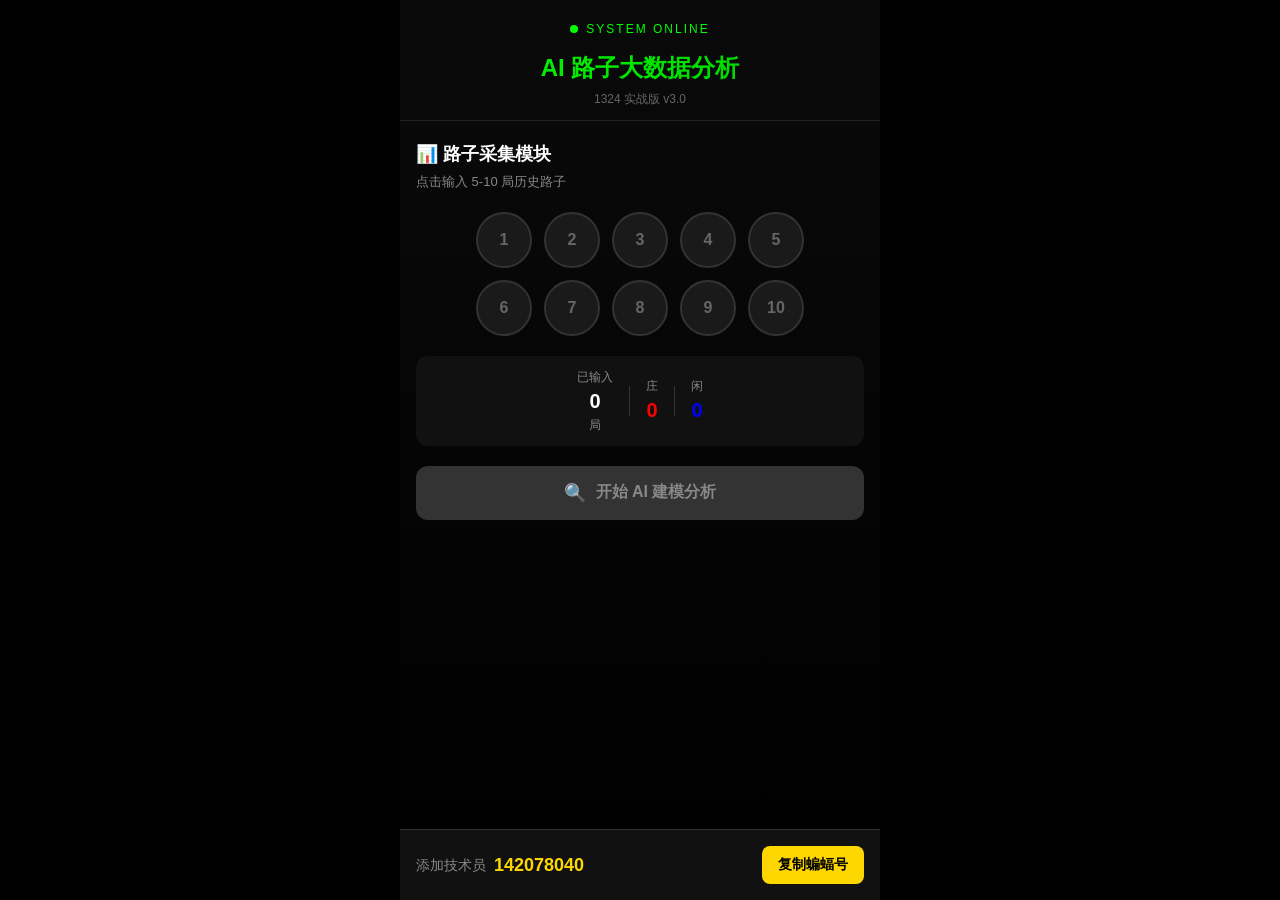
==== h5-index.html @ bc6d3dd0 "feat: H5 移动端版本 - 优化移动端体验" ====
<!DOCTYPE html>
<html lang="zh-CN">
<head>
  <meta charset="UTF-8">
  <meta name="viewport" content="width=device-width, initial-scale=1.0, maximum-scale=1.0, user-scalable=no, viewport-fit=cover">
  <meta name="apple-mobile-web-app-capable" content="yes">
  <meta name="apple-mobile-web-app-status-bar-style" content="black-translucent">
  <meta name="format-detection" content="telephone=no">
  <title>AI 路子大数据分析 | 1324 实战版</title>
  <link rel="stylesheet" href="h5-style.css">
</head>
<body>
  <div class="app-container">
    <!-- 顶部状态栏 -->
    <header class="app-header">
      <div class="status-indicator">
        <span class="pulse-dot"></span>
        <span class="status-text">SYSTEM ONLINE</span>
      </div>
      <div class="app-title">AI 路子大数据分析</div>
      <div class="app-version">1324 实战版 v3.0</div>
    </header>

    <!-- 第一步：输入历史路子 -->
    <section id="step-input" class="step active">
      <div class="step-header">
        <h2>📊 路子采集模块</h2>
        <p class="step-desc">点击输入 5-10 局历史路子</p>
      </div>
      
      <div class="input-slots">
        <div class="slot-row">
          <div class="slot" data-index="0"><span class="slot-num">1</span></div>
          <div class="slot" data-index="1"><span class="slot-num">2</span></div>
          <div class="slot" data-index="2"><span class="slot-num">3</span></div>
          <div class="slot" data-index="3"><span class="slot-num">4</span></div>
          <div class="slot" data-index="4"><span class="slot-num">5</span></div>
        </div>
        <div class="slot-row">
          <div class="slot" data-index="5"><span class="slot-num">6</span></div>
          <div class="slot" data-index="6"><span class="slot-num">7</span></div>
          <div class="slot" data-index="7"><span class="slot-num">8</span></div>
          <div class="slot" data-index="8"><span class="slot-num">9</span></div>
          <div class="slot" data-index="9"><span class="slot-num">10</span></div>
        </div>
      </div>

      <div class="input-stats">
        <div class="stat-item">
          <span class="stat-label">已输入</span>
          <span class="stat-value" id="input-count">0</span>
          <span class="stat-unit">局</span>
        </div>
        <div class="stat-divider"></div>
        <div class="stat-item">
          <span class="stat-label">庄</span>
          <span class="stat-value banker" id="banker-count">0</span>
        </div>
        <div class="stat-divider"></div>
        <div class="stat-item">
          <span class="stat-label">闲</span>
          <span class="stat-value player" id="player-count">0</span>
        </div>
      </div>

      <button class="btn-analyze" id="btn-analyze" disabled>
        <span class="btn-icon">🔍</span>
        <span class="btn-text">开始 AI 建模分析</span>
      </button>
    </section>

    <!-- 第二步：AI 分析动画 -->
    <section id="step-processing" class="step">
      <div class="step-header">
        <h2>🤖 AI 建模分析中</h2>
      </div>

      <div class="scan-animation">
        <div class="scan-line"></div>
        <div class="grid-bg"></div>
      </div>

      <div class="progress-wrapper">
        <div class="progress-bar">
          <div class="progress-fill" id="progress-fill"></div>
        </div>
        <div class="progress-text" id="progress-text">0%</div>
      </div>

      <div class="terminal-log" id="terminal-log">
        <div class="log-line">> 系统初始化...</div>
      </div>
    </section>

    <!-- 第三步：部分结果 -->
    <section id="step-preview" class="step">
      <div class="step-header">
        <h2>📈 初步分析结果</h2>
        <p class="step-desc">前 2 局预测已生成</p>
      </div>

      <div class="preview-cards" id="preview-cards"></div>

      <div class="hint-text">⚠️ 完整分析需要更多数据验证...</div>
    </section>

    <!-- 分享弹窗 -->
    <div class="modal-overlay" id="share-modal">
      <div class="modal-card">
        <div class="modal-icon">⚠️</div>
        <h3 class="modal-title">数据预警</h3>
        <p class="modal-desc">
          检测到当前路子<span class="highlight-red">胜率极高</span>，<br>
          请转发至 <span class="highlight-yellow">3 个群</span> 解锁后续必中参数
        </p>
        <div class="share-progress">
          <span>已转发</span>
          <span class="share-current" id="share-current">0</span>
          <span>/3</span>
        </div>
        <button class="btn-share" id="btn-share">
          <span class="share-icon">📤</span>
          <span>立即分享</span>
        </button>
      </div>
    </div>

    <!-- 第四步：完整结果 -->
    <section id="step-full" class="step">
      <div class="step-header">
        <h2>🎯 完整预测结果</h2>
        <p class="step-desc">4 局预测 + 1324 投注方案</p>
      </div>

      <div class="prediction-list" id="prediction-list"></div>

      <div class="summary-card">
        <div class="summary-row">
          <span class="summary-label">总投注</span>
          <span class="summary-value" id="total-bet">¥0</span>
        </div>
        <div class="summary-row">
          <span class="summary-label">预期收益</span>
          <span class="summary-value profit" id="total-profit">¥0</span>
        </div>
      </div>

      <div class="success-toast" id="success-toast">
        ✅ 参数已解锁，请添加蝙蝠号获取实时监控
      </div>
    </section>

    <!-- 底部常驻 -->
    <footer class="app-footer">
      <div class="footer-content">
        <span class="footer-label">添加技术员</span>
        <span class="footer-id" id="bat-id">142078040</span>
      </div>
      <button class="btn-copy" id="btn-copy">
        复制蝙蝠号
      </button>
    </footer>
  </div>

  <script src="h5-app.js"></script>
</body>
</html>
---- h5-style.css ----
/* 全局重置 */
* {
  margin: 0;
  padding: 0;
  box-sizing: border-box;
  -webkit-tap-highlight-color: transparent;
  -webkit-touch-callout: none;
  -webkit-user-select: none;
  user-select: none;
}

html, body {
  width: 100%;
  min-height: 100vh;
  background: #000;
  overflow-x: hidden;
}

body {
  font-family: -apple-system, BlinkMacSystemFont, 'Segoe UI', 'Helvetica Neue', Arial, sans-serif;
  color: #fff;
  line-height: 1.5;
  padding: env(safe-area-inset-top) env(safe-area-inset-right) env(safe-area-inset-bottom) env(safe-area-inset-left);
}

.app-container {
  max-width: 480px;
  margin: 0 auto;
  min-height: 100vh;
  display: flex;
  flex-direction: column;
  background: linear-gradient(180deg, #0a0a0a 0%, #000 100%);
}

/* 顶部 */
.app-header {
  padding: 20px 16px 12px;
  text-align: center;
  border-bottom: 1px solid #222;
}

.status-indicator {
  display: flex;
  align-items: center;
  justify-content: center;
  gap: 8px;
  margin-bottom: 12px;
}

.pulse-dot {
  width: 8px;
  height: 8px;
  background: #00ff00;
  border-radius: 50%;
  animation: pulse 2s ease-in-out infinite;
}

@keyframes pulse {
  0%, 100% { opacity: 1; transform: scale(1); }
  50% { opacity: 0.5; transform: scale(0.8); }
}

.status-text {
  font-size: 12px;
  color: #00ff00;
  letter-spacing: 2px;
}

.app-title {
  font-size: 24px;
  font-weight: 800;
  background: linear-gradient(135deg, #00ff00, #00cc00);
  -webkit-background-clip: text;
  -webkit-text-fill-color: transparent;
  margin-bottom: 4px;
}

.app-version {
  font-size: 12px;
  color: #666;
}

/* 步骤通用 */
.step {
  flex: 1;
  padding: 20px 16px;
  display: none;
}

.step.active {
  display: block;
}

.step-header {
  margin-bottom: 20px;
}

.step-header h2 {
  font-size: 18px;
  font-weight: 600;
  color: #fff;
  margin-bottom: 4px;
}

.step-desc {
  font-size: 13px;
  color: #888;
}

/* 输入槽位 */
.input-slots {
  margin-bottom: 20px;
}

.slot-row {
  display: flex;
  gap: 12px;
  justify-content: center;
  margin-bottom: 12px;
}

.slot {
  width: 56px;
  height: 56px;
  border-radius: 50%;
  background: #1a1a1a;
  border: 2px solid #333;
  display: flex;
  align-items: center;
  justify-content: center;
  transition: all 0.2s;
  cursor: pointer;
}

.slot:active {
  transform: scale(0.95);
}

.slot.banker {
  background: linear-gradient(135deg, #ff0000, #cc0000);
  border-color: #ff0000;
}

.slot.player {
  background: linear-gradient(135deg, #0000ff, #0000cc);
  border-color: #0000ff;
}

.slot-num {
  font-size: 16px;
  font-weight: 600;
  color: #666;
}

.slot.banker .slot-num,
.slot.player .slot-num {
  color: #fff;
}

/* 统计 */
.input-stats {
  display: flex;
  align-items: center;
  justify-content: center;
  gap: 16px;
  padding: 12px;
  background: #111;
  border-radius: 12px;
  margin-bottom: 20px;
}

.stat-item {
  display: flex;
  flex-direction: column;
  align-items: center;
}

.stat-label {
  font-size: 12px;
  color: #888;
}

.stat-value {
  font-size: 20px;
  font-weight: 700;
  color: #fff;
}

.stat-value.banker { color: #ff0000; }
.stat-value.player { color: #0000ff; }

.stat-unit {
  font-size: 12px;
  color: #888;
}

.stat-divider {
  width: 1px;
  height: 30px;
  background: #333;
}

/* 分析按钮 */
.btn-analyze {
  width: 100%;
  padding: 16px;
  background: linear-gradient(135deg, #00ff00, #00cc00);
  border: none;
  border-radius: 12px;
  display: flex;
  align-items: center;
  justify-content: center;
  gap: 10px;
  cursor: pointer;
  transition: all 0.2s;
}

.btn-analyze:disabled {
  background: #333;
  color: #666;
}

.btn-analyze:not(:disabled):active {
  transform: scale(0.98);
}

.btn-icon {
  font-size: 18px;
}

.btn-text {
  font-size: 16px;
  font-weight: 600;
  color: #000;
}

.btn-analyze:disabled .btn-text {
  color: #888;
}

/* 扫描动画 */
.scan-animation {
  position: relative;
  height: 200px;
  background: #111;
  border-radius: 12px;
  overflow: hidden;
  margin-bottom: 20px;
}

.grid-bg {
  position: absolute;
  inset: 0;
  background-image: 
    linear-gradient(rgba(0,255,0,0.1) 1px, transparent 1px),
    linear-gradient(90deg, rgba(0,255,0,0.1) 1px, transparent 1px);
  background-size: 20px 20px;
  animation: gridMove 2s linear infinite;
}

@keyframes gridMove {
  0% { transform: translate(0, 0); }
  100% { transform: translate(20px, 20px); }
}

.scan-line {
  position: absolute;
  left: 0;
  right: 0;
  height: 4px;
  background: linear-gradient(90deg, transparent, #00ff00, #ff0000, transparent);
  animation: scanDown 1.5s linear infinite;
  z-index: 2;
}

@keyframes scanDown {
  0% { top: 0; }
  100% { top: 200px; }
}

/* 进度条 */
.progress-wrapper {
  display: flex;
  align-items: center;
  gap: 12px;
  margin-bottom: 16px;
}

.progress-bar {
  flex: 1;
  height: 8px;
  background: #222;
  border-radius: 4px;
  overflow: hidden;
}

.progress-fill {
  height: 100%;
  background: linear-gradient(90deg, #ff0000, #00ff00);
  width: 0;
  transition: width 0.3s;
  border-radius: 4px;
}

.progress-text {
  font-size: 14px;
  font-weight: 600;
  color: #00ff00;
  min-width: 40px;
  text-align: right;
}

/* 终端日志 */
.terminal-log {
  background: #0a0a0a;
  border-radius: 8px;
  padding: 12px;
  max-height: 120px;
  overflow-y: auto;
  font-family: 'SF Mono', Monaco, 'Courier New', monospace;
  font-size: 12px;
}

.log-line {
  margin-bottom: 4px;
  color: #888;
}

.log-line.success { color: #00ff00; }
.log-line.warning { color: #ff0000; }

/* 预览卡片 */
.preview-cards {
  display: flex;
  gap: 12px;
  margin-bottom: 16px;
}

.preview-card {
  flex: 1;
  padding: 16px;
  border-radius: 12px;
  background: #111;
  border-left: 4px solid;
}

.preview-card.banker { border-left-color: #ff0000; }
.preview-card.player { border-left-color: #0000ff; }

.preview-label {
  font-size: 12px;
  color: #888;
  margin-bottom: 8px;
}

.preview-value {
  font-size: 24px;
  font-weight: 800;
  margin-bottom: 8px;
}

.preview-value.banker { color: #ff0000; }
.preview-value.player { color: #0000ff; }

.preview-rate {
  display: flex;
  align-items: center;
  gap: 8px;
}

.preview-rate-bar {
  flex: 1;
  height: 6px;
  background: #333;
  border-radius: 3px;
  overflow: hidden;
}

.preview-rate-fill {
  height: 100%;
  background: #00ff00;
}

.preview-rate-text {
  font-size: 12px;
  color: #00ff00;
}

.hint-text {
  text-align: center;
  font-size: 13px;
  color: #ff0000;
  padding: 12px;
  background: rgba(255,0,0,0.1);
  border-radius: 8px;
}

/* 弹窗 */
.modal-overlay {
  position: fixed;
  inset: 0;
  background: rgba(0,0,0,0.9);
  display: none;
  align-items: center;
  justify-content: center;
  padding: 20px;
  z-index: 100;
}

.modal-overlay.active {
  display: flex;
}

.modal-card {
  background: #1a1a1a;
  border-radius: 16px;
  padding: 24px;
  max-width: 320px;
  text-align: center;
  border: 1px solid #333;
}

.modal-icon {
  font-size: 48px;
  margin-bottom: 12px;
}

.modal-title {
  font-size: 18px;
  font-weight: 700;
  color: #ff0000;
  margin-bottom: 12px;
}

.modal-desc {
  font-size: 14px;
  color: #ccc;
  line-height: 1.8;
  margin-bottom: 16px;
}

.highlight-red { color: #ff0000; font-weight: 600; }
.highlight-yellow { color: #ffd700; font-weight: 600; }

.share-progress {
  font-size: 16px;
  color: #00ff00;
  margin-bottom: 16px;
}

.share-current {
  font-size: 24px;
  font-weight: 700;
}

.btn-share {
  width: 100%;
  padding: 14px;
  background: linear-gradient(135deg, #ff0000, #cc0000);
  border: none;
  border-radius: 10px;
  display: flex;
  align-items: center;
  justify-content: center;
  gap: 8px;
  cursor: pointer;
  color: #fff;
  font-size: 16px;
  font-weight: 600;
}

.btn-share:active {
  transform: scale(0.98);
}

/* 完整预测列表 */
.prediction-list {
  display: flex;
  flex-direction: column;
  gap: 12px;
  margin-bottom: 20px;
}

.pred-item {
  padding: 16px;
  background: #111;
  border-radius: 12px;
  border-left: 4px solid;
}

.pred-item.banker { border-left-color: #ff0000; }
.pred-item.player { border-left-color: #0000ff; }

.pred-header {
  display: flex;
  justify-content: space-between;
  align-items: center;
  margin-bottom: 10px;
}

.pred-round {
  font-size: 12px;
  color: #888;
}

.pred-result {
  font-size: 20px;
  font-weight: 700;
}

.pred-result.banker { color: #ff0000; }
.pred-result.player { color: #0000ff; }

.pred-amount {
  font-size: 14px;
  color: #00ff00;
}

.pred-rate {
  display: flex;
  align-items: center;
  gap: 10px;
}

.pred-rate-label {
  font-size: 12px;
  color: #888;
}

.pred-rate-bar {
  flex: 1;
  height: 8px;
  background: #333;
  border-radius: 4px;
  overflow: hidden;
}

.pred-rate-fill {
  height: 100%;
  background: #00ff00;
}

.pred-rate-text {
  font-size: 14px;
  font-weight: 600;
  color: #00ff00;
}

/* 汇总卡片 */
.summary-card {
  background: #111;
  border-radius: 12px;
  padding: 16px;
  margin-bottom: 16px;
}

.summary-row {
  display: flex;
  justify-content: space-between;
  padding: 8px 0;
}

.summary-label {
  font-size: 14px;
  color: #888;
}

.summary-value {
  font-size: 18px;
  font-weight: 700;
  color: #fff;
}

.summary-value.profit { color: #00ff00; }

/* 成功提示 */
.success-toast {
  background: rgba(0,255,0,0.1);
  border: 1px solid #00ff00;
  border-radius: 8px;
  padding: 12px;
  text-align: center;
  font-size: 14px;
  color: #00ff00;
  margin-bottom: 16px;
}

/* 底部 */
.app-footer {
  background: #111;
  padding: 16px;
  display: flex;
  align-items: center;
  justify-content: space-between;
  gap: 12px;
  border-top: 1px solid #333;
}

.footer-content {
  display: flex;
  align-items: center;
  gap: 8px;
}

.footer-label {
  font-size: 14px;
  color: #888;
}

.footer-id {
  font-size: 18px;
  font-weight: 700;
  color: #ffd700;
}

.btn-copy {
  padding: 10px 16px;
  background: #ffd700;
  border: none;
  border-radius: 8px;
  color: #000;
  font-size: 14px;
  font-weight: 600;
  cursor: pointer;
  white-space: nowrap;
}

.btn-copy:active {
  transform: scale(0.98);
}
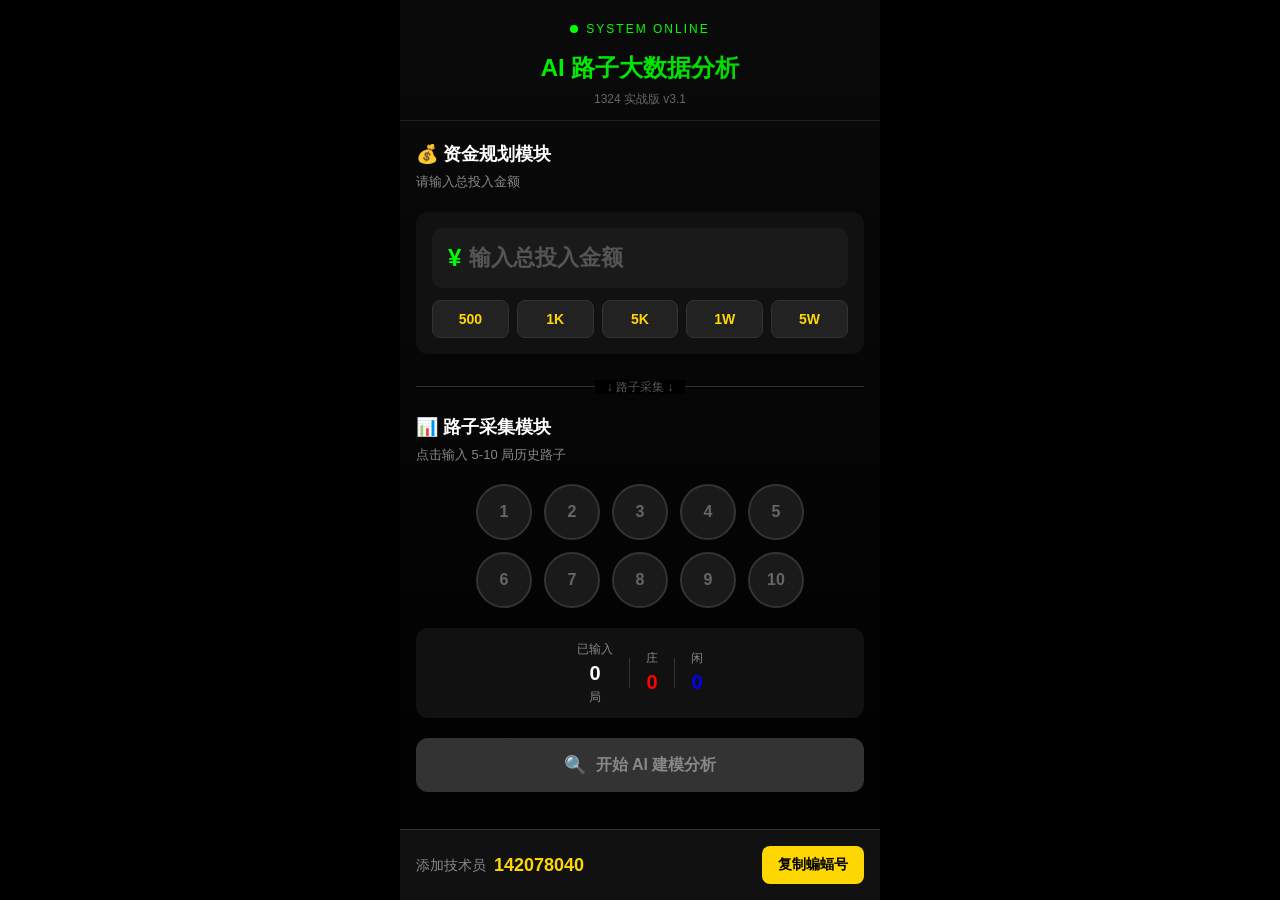
==== commit c9a4cd86: "feat: 添加金额输入框 + 1324自动分配" ====
--- a/h5-index.html
+++ b/h5-index.html
@@ -18,11 +18,35 @@
         <span class="status-text">SYSTEM ONLINE</span>
       </div>
       <div class="app-title">AI 路子大数据分析</div>
-      <div class="app-version">1324 实战版 v3.0</div>
+      <div class="app-version">1324 实战版 v3.1</div>
     </header>
 
-    <!-- 第一步：输入历史路子 -->
+    <!-- 第一步：输入金额 + 历史路子 -->
     <section id="step-input" class="step active">
+      <div class="step-header">
+        <h2>💰 资金规划模块</h2>
+        <p class="step-desc">请输入总投入金额</p>
+      </div>
+      
+      <!-- 金额输入 -->
+      <div class="amount-section">
+        <div class="amount-input-wrap">
+          <span class="currency">¥</span>
+          <input type="number" id="total-amount" placeholder="输入总投入金额" min="100" step="100" inputmode="numeric">
+        </div>
+        <div class="amount-presets">
+          <button class="preset" data-amount="500">500</button>
+          <button class="preset" data-amount="1000">1K</button>
+          <button class="preset" data-amount="5000">5K</button>
+          <button class="preset" data-amount="10000">1W</button>
+          <button class="preset" data-amount="50000">5W</button>
+        </div>
+      </div>
+
+      <div class="section-divider">
+        <span class="divider-text">↓ 路子采集 ↓</span>
+      </div>
+
       <div class="step-header">
         <h2>📊 路子采集模块</h2>
         <p class="step-desc">点击输入 5-10 局历史路子</p>
@@ -136,7 +160,7 @@
 
       <div class="summary-card">
         <div class="summary-row">
-          <span class="summary-label">总投注</span>
+          <span class="summary-label">总投入</span>
           <span class="summary-value" id="total-bet">¥0</span>
         </div>
         <div class="summary-row">
--- a/h5-style.css
+++ b/h5-style.css
@@ -107,6 +107,94 @@
   color: #888;
 }
 
+/* 金额输入区域 */
+.amount-section {
+  background: #111;
+  border-radius: 12px;
+  padding: 16px;
+  margin-bottom: 20px;
+}
+
+.amount-input-wrap {
+  display: flex;
+  align-items: center;
+  background: #1a1a1a;
+  border-radius: 10px;
+  padding: 12px 16px;
+  margin-bottom: 12px;
+}
+
+.currency {
+  font-size: 24px;
+  font-weight: 800;
+  color: #00ff00;
+  margin-right: 8px;
+}
+
+.amount-input-wrap input {
+  flex: 1;
+  background: none;
+  border: none;
+  color: #fff;
+  font-size: 22px;
+  font-weight: 700;
+  outline: none;
+}
+
+.amount-input-wrap input::placeholder {
+  color: #555;
+}
+
+.amount-presets {
+  display: flex;
+  gap: 8px;
+  flex-wrap: wrap;
+}
+
+.preset {
+  flex: 1;
+  min-width: 60px;
+  padding: 10px 0;
+  background: #222;
+  border: 1px solid #333;
+  border-radius: 8px;
+  color: #ffd700;
+  font-size: 14px;
+  font-weight: 600;
+  cursor: pointer;
+  transition: all 0.2s;
+}
+
+.preset:active {
+  transform: scale(0.95);
+  background: #333;
+}
+
+.section-divider {
+  text-align: center;
+  margin: 16px 0;
+  position: relative;
+}
+
+.divider-text {
+  background: #000;
+  color: #555;
+  font-size: 12px;
+  padding: 0 12px;
+  position: relative;
+  z-index: 1;
+}
+
+.section-divider::before {
+  content: '';
+  position: absolute;
+  left: 0;
+  right: 0;
+  top: 50%;
+  height: 1px;
+  background: #333;
+}
+
 /* 输入槽位 */
 .input-slots {
   margin-bottom: 20px;
@@ -362,6 +450,12 @@
 .preview-value.banker { color: #ff0000; }
 .preview-value.player { color: #0000ff; }
 
+.preview-amount {
+  font-size: 13px;
+  color: #ffd700;
+  margin-bottom: 6px;
+}
+
 .preview-rate {
   display: flex;
   align-items: center;
@@ -512,8 +606,9 @@
 .pred-result.player { color: #0000ff; }
 
 .pred-amount {
-  font-size: 14px;
-  color: #00ff00;
+  font-size: 16px;
+  font-weight: 600;
+  color: #ffd700;
 }
 
 .pred-rate {
@@ -628,3 +723,25 @@
 .btn-copy:active {
   transform: scale(0.98);
 }
+
+/* 金额分配展示 */
+.amount-display {
+  font-size: 13px;
+  color: #ffd700;
+  margin-top: 4px;
+}
+
+/* 动画 */
+@keyframes fadeIn {
+  from { opacity: 0; transform: translateX(-50%) translateY(20px); }
+  to { opacity: 1; transform: translateX(-50%) translateY(0); }
+}
+
+@keyframes slideUp {
+  from { opacity: 0; transform: translateY(20px); }
+  to { opacity: 1; transform: translateY(0); }
+}
+
+.step.active {
+  animation: slideUp 0.3s ease-out;
+}
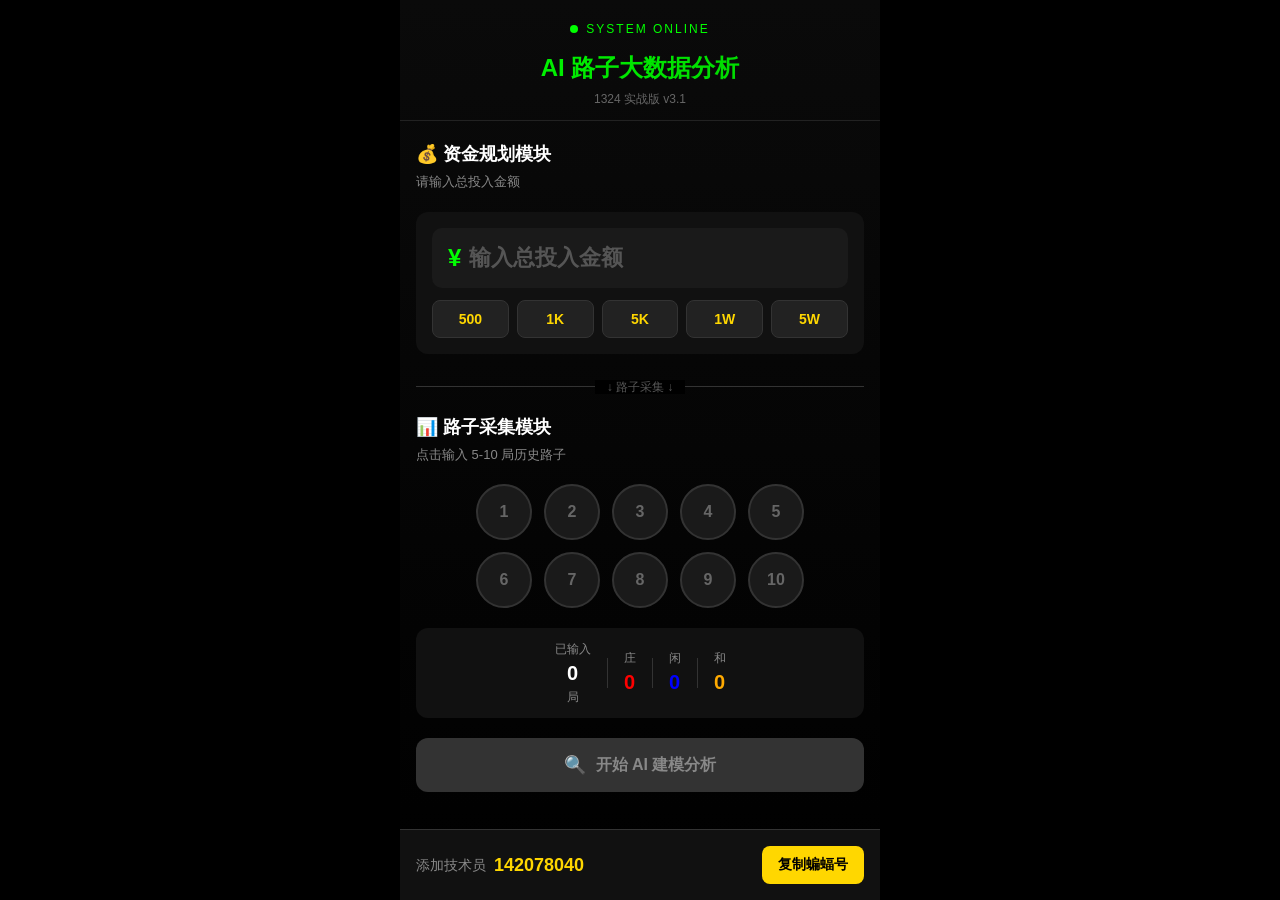
==== commit f50f9b90: "feat: 添加和局选项" ====
--- a/h5-index.html
+++ b/h5-index.html
@@ -84,6 +84,11 @@
         <div class="stat-item">
           <span class="stat-label">闲</span>
           <span class="stat-value player" id="player-count">0</span>
+        </div>
+        <div class="stat-divider"></div>
+        <div class="stat-item">
+          <span class="stat-label">和</span>
+          <span class="stat-value tie" id="tie-count">0</span>
         </div>
       </div>
 
--- a/h5-style.css
+++ b/h5-style.css
@@ -234,6 +234,16 @@
   border-color: #0000ff;
 }
 
+.slot.tie {
+  background: linear-gradient(135deg, #ffaa00, #ff8800);
+  border-color: #ffaa00;
+}
+
+.slot.tie {
+  background: linear-gradient(135deg, #ffaa00, #ff8800);
+  border-color: #ffaa00;
+}
+
 .slot-num {
   font-size: 16px;
   font-weight: 600;
@@ -276,6 +286,8 @@
 
 .stat-value.banker { color: #ff0000; }
 .stat-value.player { color: #0000ff; }
+.stat-value.tie { color: #ffaa00; }
+.stat-value.tie { color: #ffaa00; }
 
 .stat-unit {
   font-size: 12px;
@@ -434,6 +446,8 @@
 
 .preview-card.banker { border-left-color: #ff0000; }
 .preview-card.player { border-left-color: #0000ff; }
+.preview-card.tie { border-left-color: #ffaa00; }
+.preview-card.tie { border-left-color: #ffaa00; }
 
 .preview-label {
   font-size: 12px;
@@ -449,6 +463,8 @@
 
 .preview-value.banker { color: #ff0000; }
 .preview-value.player { color: #0000ff; }
+.preview-value.tie { color: #ffaa00; }
+.preview-value.tie { color: #ffaa00; }
 
 .preview-amount {
   font-size: 13px;
@@ -584,6 +600,8 @@
 
 .pred-item.banker { border-left-color: #ff0000; }
 .pred-item.player { border-left-color: #0000ff; }
+.pred-item.tie { border-left-color: #ffaa00; }
+.pred-item.tie { border-left-color: #ffaa00; }
 
 .pred-header {
   display: flex;
@@ -604,6 +622,8 @@
 
 .pred-result.banker { color: #ff0000; }
 .pred-result.player { color: #0000ff; }
+.pred-result.tie { color: #ffaa00; }
+.pred-result.tie { color: #ffaa00; }
 
 .pred-amount {
   font-size: 16px;
